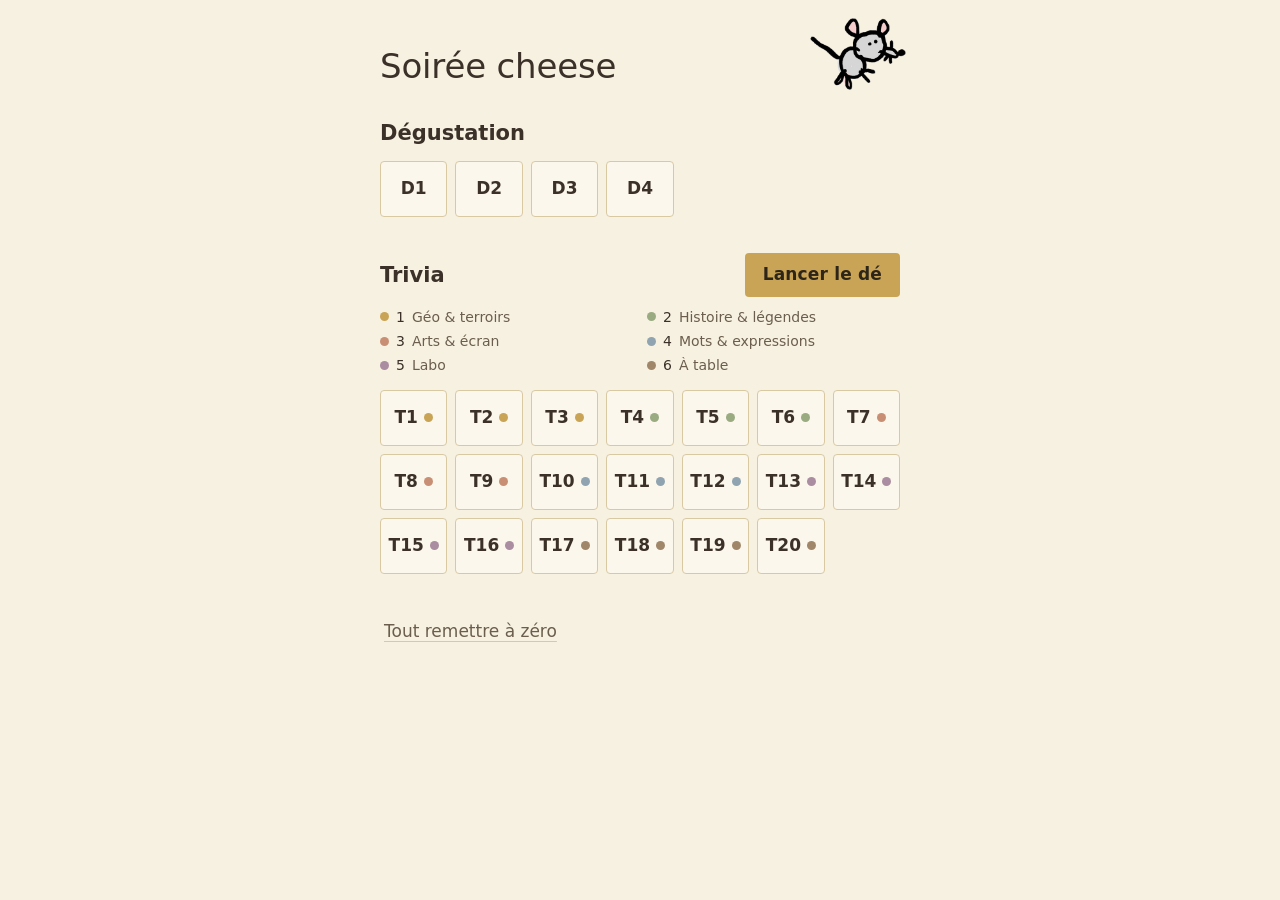
==== soiree-cheese/index.html @ d4a17119 "Soirée cheese : app quiz" ====
<!doctype html>
<html lang="fr">
<head>
<meta charset="utf-8">
<meta name="viewport" content="width=device-width, initial-scale=1, viewport-fit=cover">
<title>Soirée cheese</title>
<link rel="manifest" href="./manifest.webmanifest">
<link rel="apple-touch-icon" href="./icon-180.png">
<link rel="icon" href="./icon-192.png">
<meta name="apple-mobile-web-app-capable" content="yes">
<meta name="mobile-web-app-capable" content="yes">
<meta name="apple-mobile-web-app-title" content="Cheese">
<meta name="apple-mobile-web-app-status-bar-style" content="default">
<meta name="theme-color" content="#F7F1E1">
<link rel="stylesheet" href="./style.css">
<script type="module" src="./app.js"></script>
</head>
<body>
<main id="accueil" class="ecran" hidden>
  <header class="tete">
    <h1>Soirée cheese</h1>
    <img class="souris" src="./petite-souris.png" alt="" width="300" height="226">
  </header>

  <section class="partie" aria-labelledby="titre-degustation">
    <h2 id="titre-degustation">Dégustation</h2>
    <div class="grille" id="grille-degustation"></div>
  </section>

  <section class="partie" aria-labelledby="titre-trivia">
    <div class="partie-tete">
      <h2 id="titre-trivia">Trivia</h2>
      <button type="button" class="bouton" id="lancer-de">Lancer le dé</button>
    </div>
    <ol class="legende" id="legende"></ol>
    <div class="grille" id="grille-trivia"></div>
  </section>

  <p class="installer" id="installer" hidden>Pour l'installer sur l'iPhone : Partager, puis Sur l'écran d'accueil.</p>
  <button type="button" class="lien" id="remise-a-zero">Tout remettre à zéro</button>
  <p class="erreur" id="erreur" hidden></p>
</main>

<div id="carte" class="ecran ecran-carte" hidden>
  <nav class="barre">
    <button type="button" class="lien" id="retour">Accueil</button>
    <span class="position" id="position"></span>
  </nav>
  <article class="contenu" id="contenu"></article>
  <nav class="pied">
    <button type="button" class="bouton secondaire" id="precedente">Précédente</button>
    <button type="button" class="bouton secondaire" id="suivante">Suivante</button>
  </nav>
</div>

<div id="de" class="voile" hidden>
  <div class="de-boite" role="dialog" aria-modal="true" aria-labelledby="de-chiffre">
    <p class="de-chiffre" id="de-chiffre" aria-live="polite"></p>
    <p class="de-categorie" id="de-categorie"></p>
    <div class="de-actions" id="de-actions" hidden>
      <button type="button" class="bouton" id="de-relancer">Relancer</button>
      <button type="button" class="lien" id="de-fermer">Fermer</button>
    </div>
  </div>
</div>

<div id="maj" class="maj" hidden>
  <span>Nouvelle version disponible.</span>
  <button type="button" class="lien" id="maj-recharger">Recharger</button>
</div>
</body>
</html>
---- soiree-cheese/style.css ----
:root {
  --fond: #F7F1E1;
  --carte: #FBF7EC;
  --filet: #D9C9A3;
  --ocre: #C9A456;
  --ocre-fonce: #8A6A24;
  --texte: #3B3128;
  --doux: #6B5E4E;
  --c1: #C9A456; /* ocre */
  --c2: #9AAB82; /* sauge */
  --c3: #C98F74; /* terre cuite */
  --c4: #8FA4B0; /* ardoise */
  --c5: #AA8DA0; /* bruyère */
  --c6: #A0876A; /* noisette */
  --police: Optima, "Avenir Next", system-ui, sans-serif;
  --marge: 20px;
}

* { box-sizing: border-box; }

html {
  background: var(--fond);
  -webkit-text-size-adjust: 100%;
}

body {
  margin: 0;
  min-height: 100dvh;
  background: var(--fond);
  color: var(--texte);
  font-family: var(--police);
  font-size: 17px;
  line-height: 1.45;
  overscroll-behavior-y: none;
  -webkit-tap-highlight-color: transparent;
}

[hidden] { display: none !important; }

h1, h2, h3, p { margin: 0; }

button {
  font: inherit;
  color: inherit;
  -webkit-user-select: none;
  user-select: none;
  touch-action: manipulation;
}

:focus-visible {
  outline: 2px solid var(--ocre-fonce);
  outline-offset: 2px;
}

.bouton {
  min-height: 44px;
  padding: 0 18px;
  border: 0;
  border-radius: 4px;
  background: var(--ocre);
  color: #2E2519;
  font-weight: 600;
  letter-spacing: 0.01em;
  cursor: pointer;
}
.bouton:active { background: #B8954A; }
.bouton.secondaire {
  background: transparent;
  color: var(--texte);
  font-weight: 500;
}
.bouton.secondaire:active { background: #EFE5CC; }
.bouton:disabled { opacity: 0.35; cursor: default; }

.lien {
  min-height: 44px;
  padding: 0 4px;
  border: 0;
  background: none;
  color: var(--doux);
  text-decoration: underline;
  text-decoration-color: var(--filet);
  text-underline-offset: 4px;
  cursor: pointer;
}

/* ---------- Accueil ---------- */

.ecran {
  max-width: 560px;
  margin: 0 auto;
  padding:
    calc(env(safe-area-inset-top) + 18px)
    calc(env(safe-area-inset-right) + var(--marge))
    calc(env(safe-area-inset-bottom) + 24px)
    calc(env(safe-area-inset-left) + var(--marge));
}

.tete {
  display: flex;
  align-items: flex-end;
  justify-content: space-between;
  gap: 12px;
  margin-bottom: 28px;
}
h1 {
  font-size: 34px;
  font-weight: 500;
  line-height: 1.05;
  letter-spacing: -0.005em;
  padding-bottom: 6px;
}
.souris {
  width: 96px;
  height: auto;
  margin-right: -6px;
  flex-shrink: 0;
}

.partie { margin-bottom: 36px; }
.partie-tete {
  display: flex;
  align-items: center;
  justify-content: space-between;
  gap: 12px;
  margin-bottom: 10px;
}
h2 {
  font-size: 21px;
  font-weight: 600;
}
.partie > h2 { margin-bottom: 12px; }

.legende {
  list-style: none;
  margin: 0 0 14px;
  padding: 0;
  display: grid;
  grid-template-columns: 1fr 1fr;
  gap: 4px 14px;
  font-size: 14px;
  color: var(--doux);
}
.legende li { display: flex; align-items: center; gap: 7px; }
.legende-num { font-variant-numeric: tabular-nums; color: var(--texte); }

.grille {
  display: grid;
  grid-template-columns: repeat(auto-fill, minmax(60px, 1fr));
  gap: 8px;
}
.vignette {
  position: relative;
  min-height: 56px;
  border: 1px solid var(--filet);
  border-radius: 4px;
  background: var(--carte);
  font-size: 17px;
  font-weight: 600;
  font-variant-numeric: tabular-nums;
  cursor: pointer;
  display: flex;
  align-items: center;
  justify-content: center;
  gap: 6px;
}
.vignette:active { background: #F1E7CF; }
.vignette.jouee {
  background: transparent;
  border-color: #E6DBC0;
  color: #A29682;
  font-weight: 500;
}
.vignette.jouee .pastille { opacity: 0.45; }

.pastille {
  display: inline-block;
  width: 9px;
  height: 9px;
  border-radius: 50%;
  flex-shrink: 0;
}
.c1 { --c: var(--c1); } .c2 { --c: var(--c2); } .c3 { --c: var(--c3); }
.c4 { --c: var(--c4); } .c5 { --c: var(--c5); } .c6 { --c: var(--c6); }
.pastille { background: var(--c); }

.installer {
  font-size: 14px;
  color: var(--doux);
  margin-bottom: 8px;
}
.erreur {
  margin-top: 12px;
  color: #8A3B22;
}

/* ---------- Carte ---------- */

.ecran-carte {
  height: 100dvh;
  display: flex;
  flex-direction: column;
  padding-bottom: 0;
  padding-top: env(safe-area-inset-top);
}
.barre {
  display: flex;
  align-items: center;
  justify-content: space-between;
  min-height: 52px;
  margin-left: -4px;
}
.position {
  font-size: 14px;
  color: var(--doux);
  font-variant-numeric: tabular-nums;
}

.contenu {
  flex: 1;
  overflow-y: auto;
  -webkit-overflow-scrolling: touch;
  overscroll-behavior: contain;
  background: var(--carte);
  border: 1px solid var(--filet);
  border-radius: 6px;
  padding: 20px 18px 28px;
}

.carte-tete { margin-bottom: 22px; }
.carte-id {
  display: flex;
  align-items: center;
  gap: 8px;
  font-size: 14px;
  font-weight: 600;
  color: var(--doux);
  font-variant-numeric: tabular-nums;
}
.carte-cat { font-weight: 500; }
.carte-titre {
  font-size: 26px;
  font-weight: 500;
  margin-top: 6px;
  line-height: 1.15;
}
.carte-moment {
  margin-top: 4px;
  color: var(--doux);
  font-style: italic;
}

.question { padding-bottom: 26px; }
.question + .question {
  padding-top: 22px;
  border-top: 1px solid var(--filet);
}
.theme {
  font-size: 15px;
  font-weight: 600;
  color: var(--ocre-fonce);
  margin-bottom: 12px;
}

.joueur + .joueur { margin-top: 18px; }
.joueur-nom {
  font-size: 13px;
  font-weight: 600;
  letter-spacing: 0.02em;
  color: var(--doux);
  margin-bottom: 3px;
}
.joueur-question { font-size: 19px; line-height: 1.38; }
.joueur-en {
  margin-top: 4px;
  font-size: 15px;
  font-style: italic;
  color: var(--doux);
  line-height: 1.35;
}
.options {
  list-style: none;
  margin: 10px 0 0;
  padding: 0;
}
.options li {
  padding: 5px 0;
  font-size: 17px;
}

.face-reponse .reponse { font-size: 21px; font-weight: 600; line-height: 1.3; }
.detail {
  margin-top: 18px;
  font-size: 16px;
  color: var(--texte);
}

.retourner {
  width: 100%;
  margin-top: 18px;
}
.face-reponse + .retourner {
  background: transparent;
  color: var(--doux);
  font-weight: 500;
  border: 1px solid var(--filet);
}

.sources {
  margin-top: 8px;
  font-size: 12px;
  color: var(--doux);
}
.sources summary {
  min-height: 44px;
  display: flex;
  align-items: center;
  cursor: pointer;
}
.sources ul { margin: 0; padding-left: 16px; }
.sources a { color: var(--doux); word-break: break-all; }

.pied {
  display: flex;
  justify-content: space-between;
  gap: 8px;
  padding: 8px 0 calc(env(safe-area-inset-bottom) + 10px);
}
.pied .bouton { min-width: 44%; min-height: 50px; }

/* ---------- Dé ---------- */

.voile {
  position: fixed;
  inset: 0;
  background: rgba(59, 49, 40, 0.28);
  display: flex;
  align-items: center;
  justify-content: center;
  padding: 24px;
  z-index: 10;
}
.de-boite {
  width: min(300px, 100%);
  background: var(--carte);
  border-radius: 6px;
  padding: 28px 24px 22px;
  text-align: center;
}
.de-chiffre {
  width: 88px;
  height: 88px;
  margin: 0 auto 16px;
  border-radius: 10px;
  background: var(--c, var(--ocre));
  color: #2E2519;
  font-size: 44px;
  font-weight: 600;
  line-height: 88px;
  font-variant-numeric: tabular-nums;
}
.de-categorie { font-size: 19px; min-height: 1.4em; }
.de-actions {
  margin-top: 18px;
  display: flex;
  justify-content: center;
  gap: 16px;
}

/* ---------- Mise à jour ---------- */

.maj {
  position: fixed;
  left: 0;
  right: 0;
  bottom: 0;
  padding: 6px calc(env(safe-area-inset-right) + var(--marge)) calc(env(safe-area-inset-bottom) + 6px) calc(env(safe-area-inset-left) + var(--marge));
  background: #EFE5CC;
  border-top: 1px solid var(--filet);
  display: flex;
  align-items: center;
  justify-content: space-between;
  font-size: 15px;
  z-index: 20;
}

@media (prefers-reduced-motion: reduce) {
  * { transition: none !important; animation: none !important; }
}
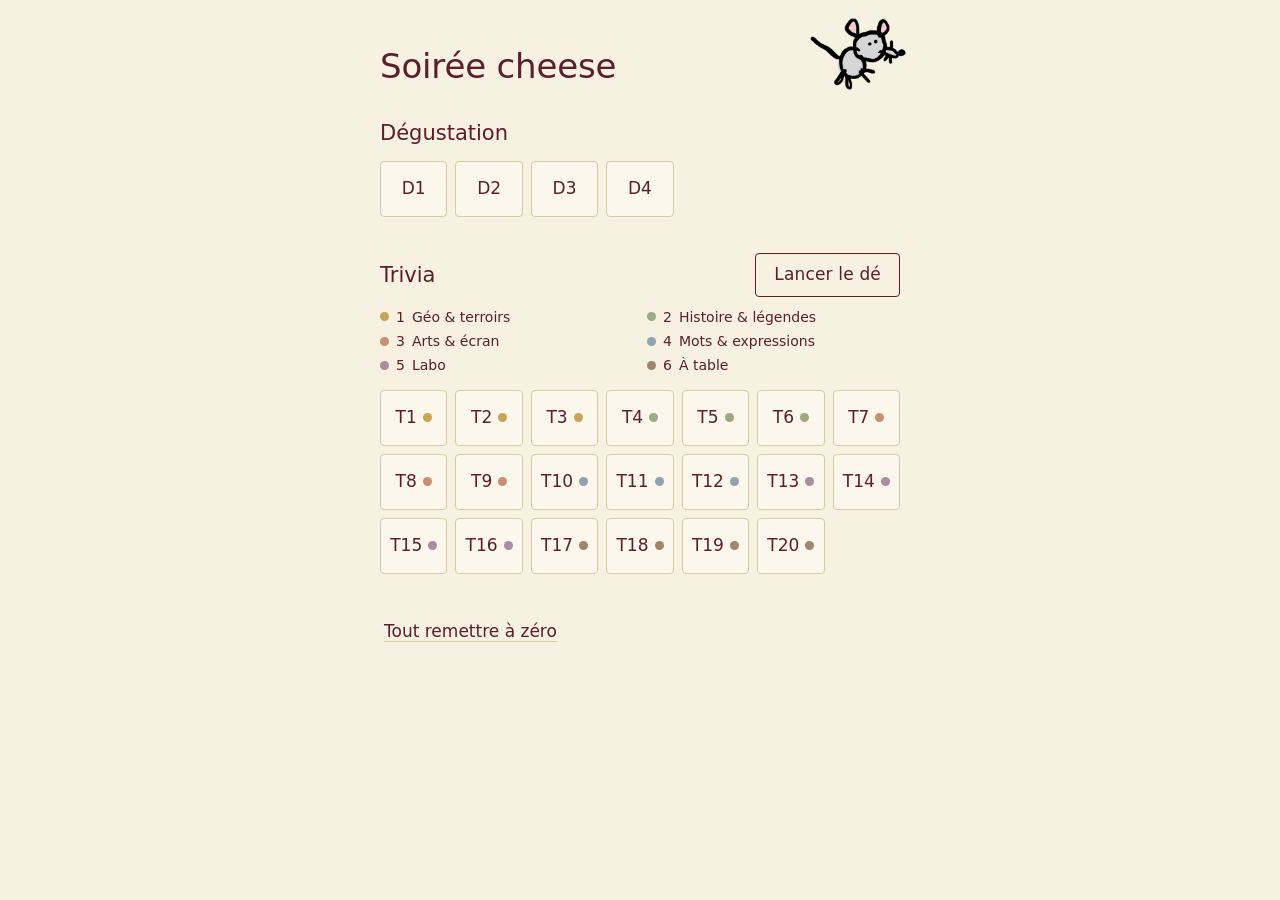
==== commit e710c8b2: "Soirée cheese : tirer pour recharger" ====
--- a/soiree-cheese/index.html
+++ b/soiree-cheese/index.html
@@ -68,5 +68,7 @@
   <span>Nouvelle version disponible.</span>
   <button type="button" class="lien" id="maj-recharger">Recharger</button>
 </div>
+<div id="ptr" aria-hidden="true"><span>Relâcher pour recharger</span></div>
+<script src="./rafraichir.js"></script>
 </body>
 </html>
--- a/soiree-cheese/style.css
+++ b/soiree-cheese/style.css
@@ -387,3 +387,25 @@
 @media (prefers-reduced-motion: reduce) {
   * { transition: none !important; animation: none !important; }
 }
+
+/* ---------- Charte soirée cheese v2 : une seule couleur de texte (bordeaux), Gill Sans léger, pas de gras, cartes centrées ---------- */
+:root {
+  --texte: #5A1E2C;
+  --doux: #5A1E2C;
+  --ocre-fonce: #5A1E2C;
+  --police: "Gill Sans", "Gill Sans MT", "Avenir Next", system-ui, sans-serif;
+}
+body, body * { font-weight: 300 !important; }
+body { color: var(--texte); }
+.bouton { background: transparent; color: var(--texte); border: 1px solid var(--texte); }
+.bouton:active { background: #EFE5CC; }
+.carte, .carte-tete, .carte-id, .question, .joueur, .theme, .reponse, .detail { text-align: center; }
+.carte-id { justify-content: center; }
+.joueur-nom, .theme { letter-spacing: 0.06em; }
+
+/* ---------- Tirer pour recharger ---------- */
+#ptr { position: fixed; top: 0; left: 0; right: 0; display: flex; justify-content: center; pointer-events: none;
+  padding-top: calc(env(safe-area-inset-top) + 6px); transform: translateY(-100%); opacity: 0; z-index: 50; }
+#ptr span { font-size: 13px; letter-spacing: 0.04em; color: var(--texte); background: var(--carte); border: 1px solid var(--filet);
+  border-radius: 14px; padding: 6px 12px; }
+#ptr.pret span { border-color: var(--texte); }
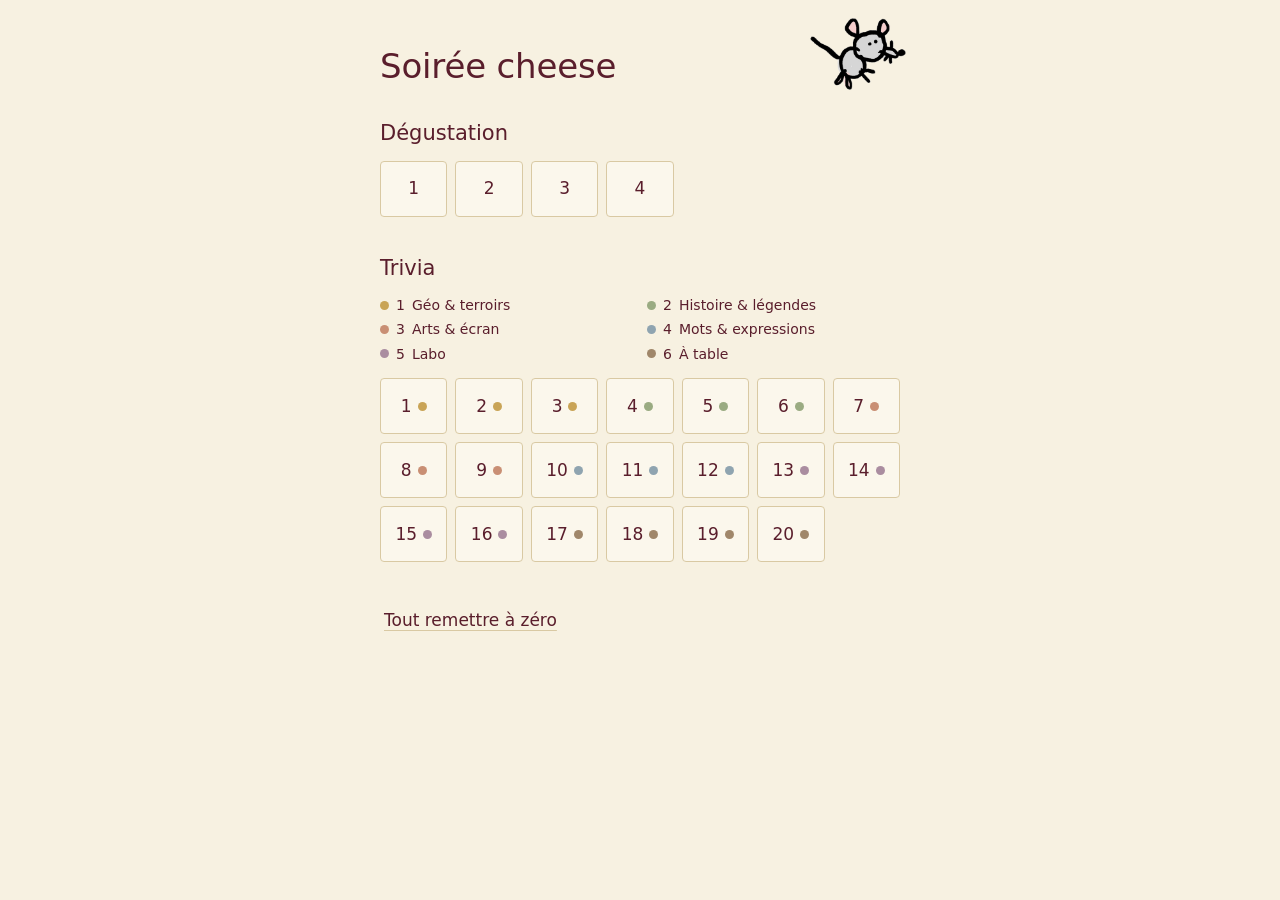
==== commit 7d2c97e5: "Soirée cheese : profils, numéros, QCM Adrien" ====
--- a/soiree-cheese/index.html
+++ b/soiree-cheese/index.html
@@ -28,10 +28,7 @@
   </section>
 
   <section class="partie" aria-labelledby="titre-trivia">
-    <div class="partie-tete">
-      <h2 id="titre-trivia">Trivia</h2>
-      <button type="button" class="bouton" id="lancer-de">Lancer le dé</button>
-    </div>
+    <h2 id="titre-trivia">Trivia</h2>
     <ol class="legende" id="legende"></ol>
     <div class="grille" id="grille-trivia"></div>
   </section>
@@ -46,6 +43,11 @@
     <button type="button" class="lien" id="retour">Accueil</button>
     <span class="position" id="position"></span>
   </nav>
+  <div class="selecteur" id="selecteur" role="group" aria-label="Profil">
+    <button type="button" data-profil="adrien">Adrien</button>
+    <button type="button" data-profil="ana">Ana</button>
+    <button type="button" data-profil="deux">Les deux</button>
+  </div>
   <article class="contenu" id="contenu"></article>
   <nav class="pied">
     <button type="button" class="bouton secondaire" id="precedente">Précédente</button>
@@ -53,14 +55,13 @@
   </nav>
 </div>
 
-<div id="de" class="voile" hidden>
-  <div class="de-boite" role="dialog" aria-modal="true" aria-labelledby="de-chiffre">
-    <p class="de-chiffre" id="de-chiffre" aria-live="polite"></p>
-    <p class="de-categorie" id="de-categorie"></p>
-    <div class="de-actions" id="de-actions" hidden>
-      <button type="button" class="bouton" id="de-relancer">Relancer</button>
-      <button type="button" class="lien" id="de-fermer">Fermer</button>
-    </div>
+<div id="profil" class="voile voile-bas" hidden>
+  <div class="feuille" role="dialog" aria-modal="true" aria-labelledby="profil-titre">
+    <p class="feuille-titre" id="profil-titre">Qui joue cette carte ?</p>
+    <button type="button" class="bouton" data-profil="adrien">Adrien</button>
+    <button type="button" class="bouton" data-profil="ana">Ana</button>
+    <button type="button" class="bouton" data-profil="deux">Les deux</button>
+    <button type="button" class="lien" id="profil-annuler">Annuler</button>
   </div>
 </div>
 
--- a/soiree-cheese/style.css
+++ b/soiree-cheese/style.css
@@ -118,13 +118,6 @@
 }
 
 .partie { margin-bottom: 36px; }
-.partie-tete {
-  display: flex;
-  align-items: center;
-  justify-content: space-between;
-  gap: 12px;
-  margin-bottom: 10px;
-}
 h2 {
   font-size: 21px;
   font-weight: 600;
@@ -166,12 +159,9 @@
 }
 .vignette:active { background: #F1E7CF; }
 .vignette.jouee {
+  opacity: 0.35;
   background: transparent;
-  border-color: #E6DBC0;
-  color: #A29682;
-  font-weight: 500;
-}
-.vignette.jouee .pastille { opacity: 0.45; }
+}
 
 .pastille {
   display: inline-block;
@@ -328,43 +318,59 @@
 }
 .pied .bouton { min-width: 44%; min-height: 50px; }
 
-/* ---------- Dé ---------- */
+/* ---------- Choix du profil ---------- */
 
 .voile {
   position: fixed;
   inset: 0;
   background: rgba(59, 49, 40, 0.28);
   display: flex;
-  align-items: center;
+  align-items: flex-end;
   justify-content: center;
-  padding: 24px;
   z-index: 10;
 }
-.de-boite {
-  width: min(300px, 100%);
+.feuille {
+  width: min(560px, 100%);
   background: var(--carte);
-  border-radius: 6px;
-  padding: 28px 24px 22px;
+  border-radius: 10px 10px 0 0;
+  padding: 22px calc(env(safe-area-inset-right) + var(--marge)) calc(env(safe-area-inset-bottom) + 14px) calc(env(safe-area-inset-left) + var(--marge));
+  display: flex;
+  flex-direction: column;
+  gap: 10px;
   text-align: center;
 }
-.de-chiffre {
-  width: 88px;
-  height: 88px;
-  margin: 0 auto 16px;
-  border-radius: 10px;
-  background: var(--c, var(--ocre));
-  color: #2E2519;
-  font-size: 44px;
-  font-weight: 600;
-  line-height: 88px;
-  font-variant-numeric: tabular-nums;
-}
-.de-categorie { font-size: 19px; min-height: 1.4em; }
-.de-actions {
-  margin-top: 18px;
+.feuille-titre { font-size: 17px; margin-bottom: 6px; }
+.feuille .bouton { min-height: 52px; font-size: 19px; }
+.feuille .lien { align-self: center; }
+
+.selecteur {
   display: flex;
   justify-content: center;
-  gap: 16px;
+  gap: 4px;
+  margin: -6px 0 6px;
+}
+.selecteur button {
+  min-height: 44px;
+  padding: 0 12px;
+  border: 0;
+  background: none;
+  color: var(--texte);
+  font-size: 15px;
+  opacity: 0.55;
+  cursor: pointer;
+}
+.selecteur button[aria-pressed="true"] {
+  opacity: 1;
+  text-decoration: underline;
+  text-decoration-color: var(--ocre);
+  text-underline-offset: 6px;
+}
+
+.indice { margin-top: 4px; font-size: 15px; }
+.joueur-indice {
+  margin-top: 6px;
+  font-style: italic;
+  font-size: 16px;
 }
 
 /* ---------- Mise à jour ---------- */
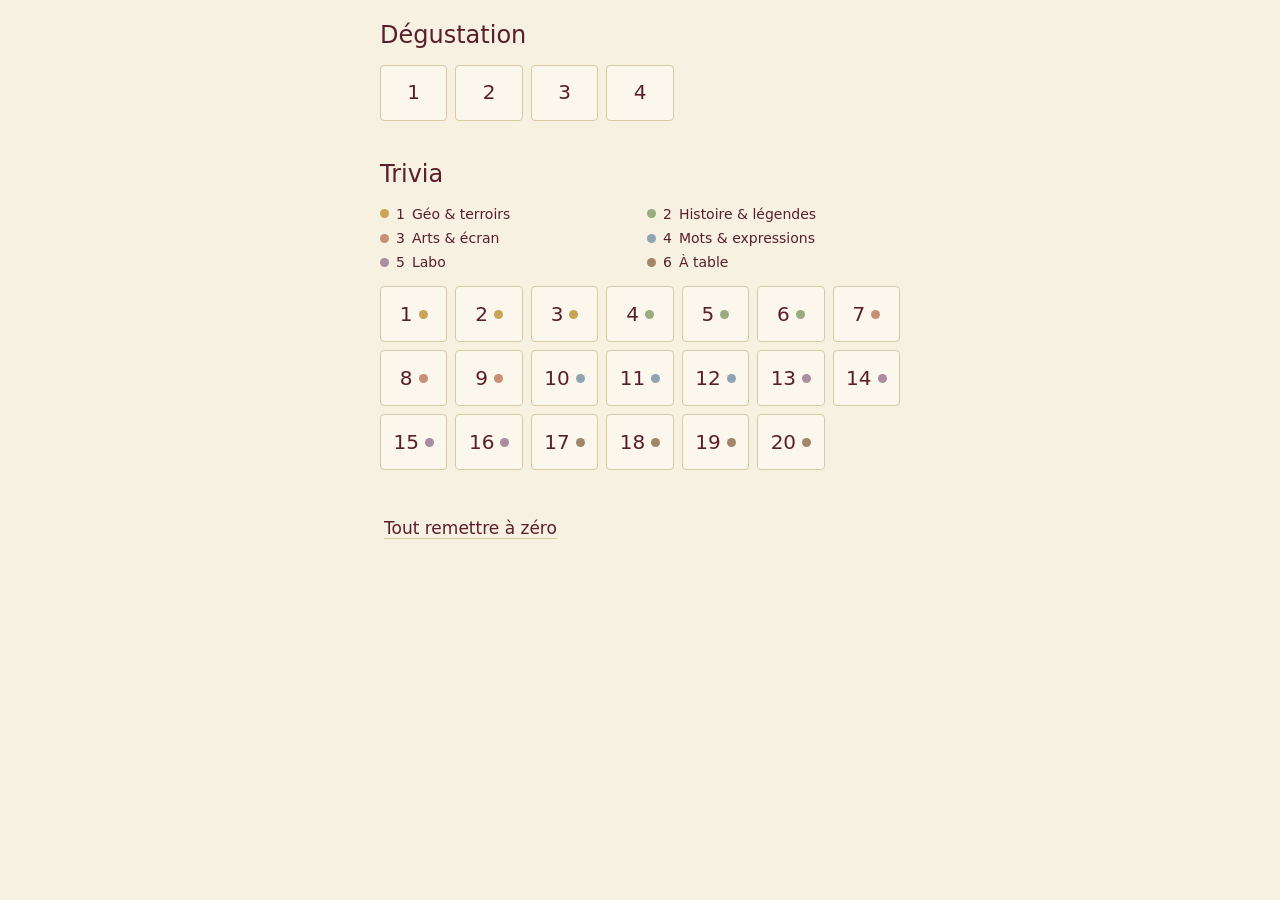
==== commit 18ffe9cc: "Soirée cheese : textes plus grands, moins de blanc" ====
--- a/soiree-cheese/index.html
+++ b/soiree-cheese/index.html
@@ -18,8 +18,6 @@
 <body>
 <main id="accueil" class="ecran" hidden>
   <header class="tete">
-    <h1>Soirée cheese</h1>
-    <img class="souris" src="./petite-souris.png" alt="" width="300" height="226">
   </header>
 
   <section class="partie" aria-labelledby="titre-degustation">
--- a/soiree-cheese/style.css
+++ b/soiree-cheese/style.css
@@ -415,3 +415,28 @@
 #ptr span { font-size: 13px; letter-spacing: 0.04em; color: var(--texte); background: var(--carte); border: 1px solid var(--filet);
   border-radius: 14px; padding: 6px 12px; }
 #ptr.pret span { border-color: var(--texte); }
+
+/* ---------- v5 : textes plus grands, moins de blanc ---------- */
+.tete { display: none; }
+.position { display: none; }
+.contenu { flex: 0 1 auto; padding: 14px 16px 16px; }
+.pied { margin-top: auto; }
+.carte-tete { margin-bottom: 10px; }
+.carte-id { font-size: 16px; }
+.carte-titre { font-size: 28px; margin-top: 2px; }
+.carte-moment { font-size: 18px; margin-top: 2px; }
+.question { padding-bottom: 14px; }
+.question + .question { padding-top: 14px; }
+.theme { font-size: 17px; margin-bottom: 8px; }
+.joueur + .joueur { margin-top: 12px; }
+.joueur-nom { font-size: 15px; margin-bottom: 2px; }
+.joueur-question { font-size: 23px; line-height: 1.3; }
+.joueur-en { font-size: 17px; margin-top: 2px; }
+.options { margin-top: 6px; }
+.options li { font-size: 20px; padding: 3px 0; }
+.indice, .joueur-indice { font-size: 18px; }
+.face-reponse .reponse { font-size: 25px; }
+.detail { font-size: 19px; margin-top: 10px; line-height: 1.35; }
+.retourner { margin-top: 12px; min-height: 48px; font-size: 18px; }
+.partie h2 { font-size: 24px; }
+.vignette, .grille button { font-size: 20px; }
